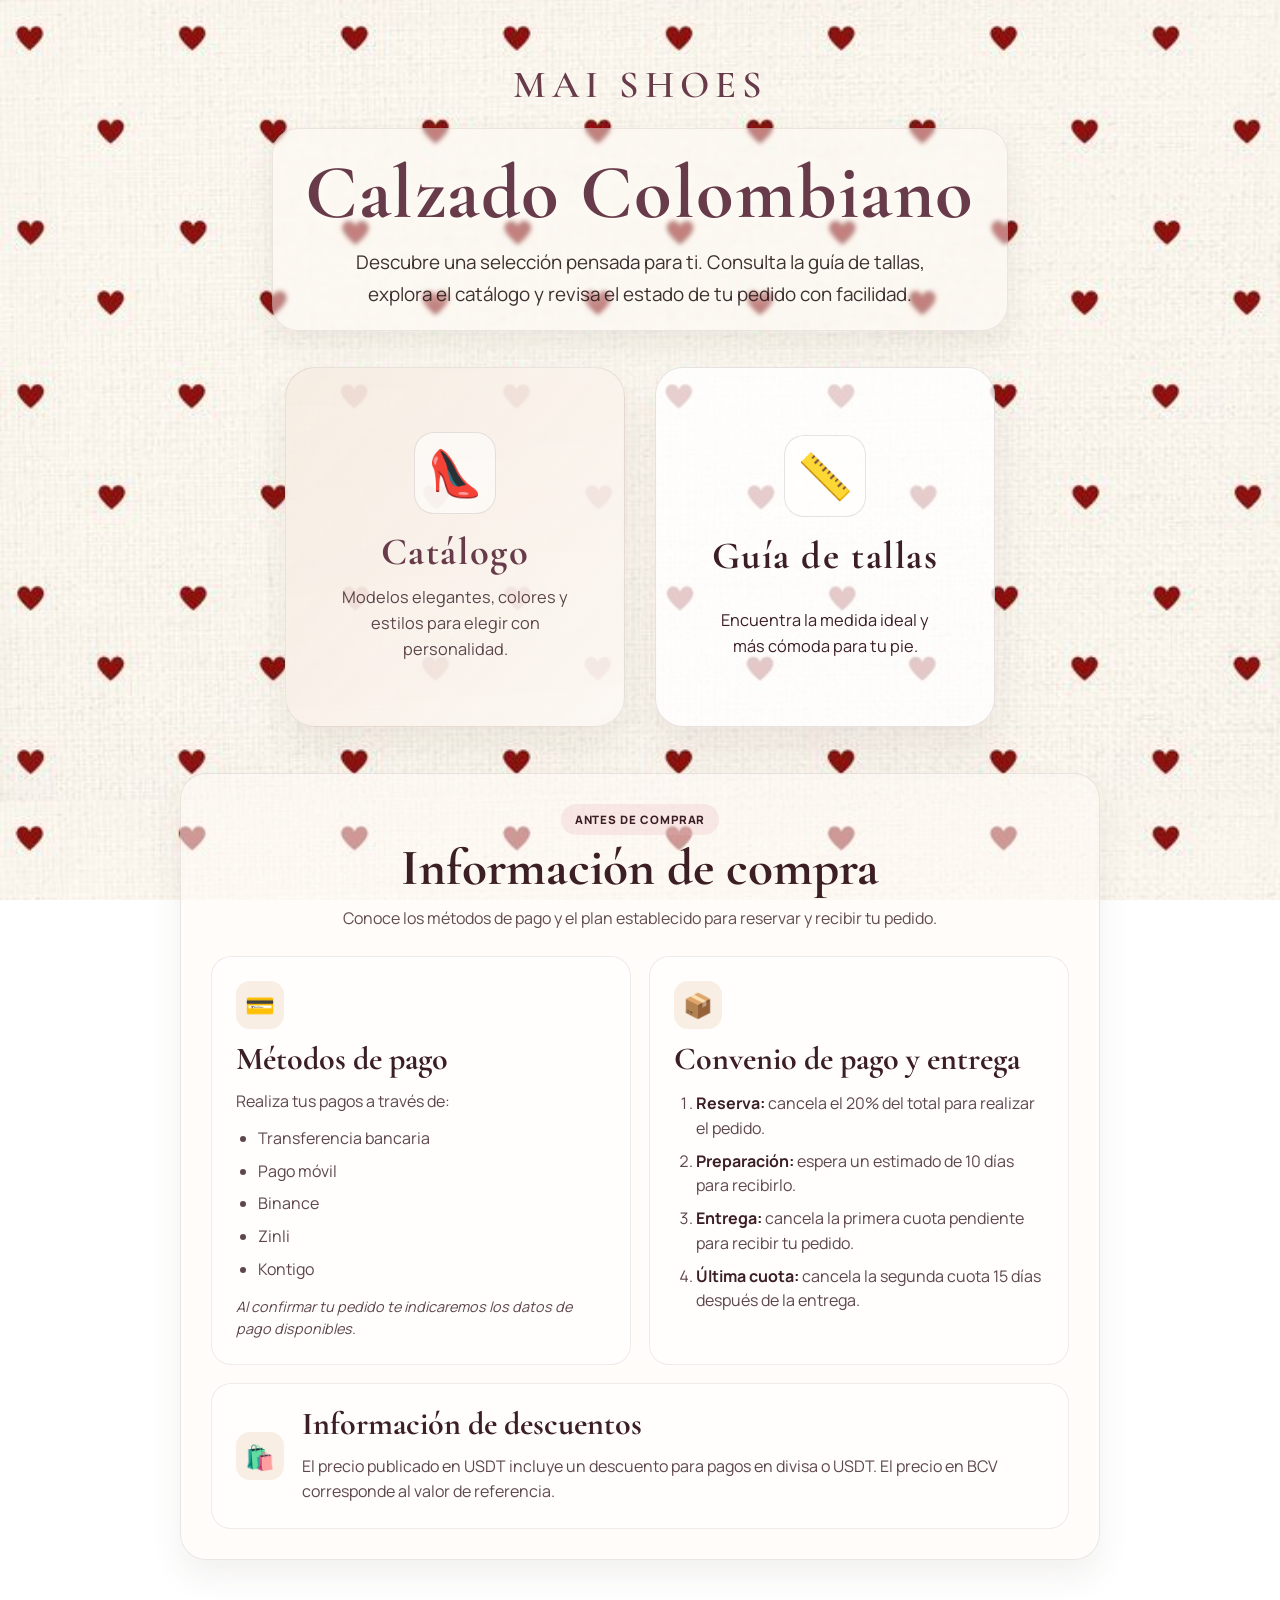
==== index.html @ a35a3390 "se canbio principal.html por index.html para subir la pagina web en githu pages" ====
<!DOCTYPE html>
<html lang="es">
  <head>
    <meta charset="UTF-8" />
    <meta name="viewport" content="width=device-width, initial-scale=1.0" />
    <title>MaiShoes</title> 
    <link rel="icon" href="logo.png" type="image/png">
    <meta name="description" content="Catálogo elegante de tacones y zapatillas de dama." />
    <link rel="preconnect" href="https://fonts.googleapis.com" />
    <link rel="preconnect" href="https://fonts.gstatic.com" crossorigin />
    <link href="https://fonts.googleapis.com/css2?family=Cormorant+Garamond:wght@500;600;700&family=Manrope:wght@400;500;600;700&display=swap" rel="stylesheet" />
    <link rel="stylesheet" href="sytle.css" />
  </head>
  <body class="landing-body">
    <div class="landing-shell">
      <header class="topbar">
        <div class="brand">Mai Shoes</div>
      </header>

      <main class="home-main">
        <section class="hero-panel">
          <h1>Calzado Colombiano</h1>
          <p class="hero-copy">
            Descubre una selección pensada para ti. Consulta la guía de tallas, explora el catálogo
            y revisa el estado de tu pedido con facilidad.</p>
        </section>

        <div class="home-grid">
          <a class="home-card catalog-card" href="catalogo.html">
            <div class="card-art" aria-hidden="true">👠</div>
            <h2>Catálogo</h2>
            <p>Modelos elegantes, colores y estilos para elegir con personalidad.</p>
          </a>

          <a class="home-card guide-card" href="guia-tallas.html">
            <div class="card-art" aria-hidden="true">📏</div>
            <h2>Guía de tallas</h2>
            <p>Encuentra la medida ideal y más cómoda para tu pie.</p>
          </a>
        </div>

        <section class="purchase-info" aria-labelledby="purchase-info-title">
          <div class="purchase-info-heading">
            <p class="eyebrow">Antes de comprar</p>
            <h2 id="purchase-info-title">Información de compra</h2>
            <p>Conoce los métodos de pago y el plan establecido para reservar y recibir tu pedido.</p>
          </div>

          <div class="purchase-info-grid">
            <article class="purchase-info-card">
              <div class="info-icon" aria-hidden="true">💳</div>
              <h3>Métodos de pago</h3>
              <p>Realiza tus pagos a través de:</p>
              <ul>
                <li>Transferencia bancaria</li>
                <li>Pago móvil</li>
                <li>Binance</li>
                <li>Zinli</li>
                <li>Kontigo</li>
              </ul>
              <p class="info-note">Al confirmar tu pedido te indicaremos los datos de pago disponibles.</p>
            </article>

            <article class="purchase-info-card payment-plan-card">
              <div class="info-icon" aria-hidden="true">📦</div>
              <h3>Convenio de pago y entrega</h3>
              <ol class="payment-steps">
                <li><strong>Reserva:</strong> cancela el 20% del total para realizar el pedido.</li>
                <li><strong>Preparación:</strong> espera un estimado de 10 días para recibirlo.</li>
                <li><strong>Entrega:</strong> cancela la primera cuota pendiente para recibir tu pedido.</li>
                <li><strong>Última cuota:</strong> cancela la segunda cuota 15 días después de la entrega.</li>
              </ol>
            </article>

            <article class="purchase-info-card discount-info-card">
              <div class="info-icon" aria-hidden="true">🛍️</div>
              <div>
                <h3>Información de descuentos</h3>
                <p>El precio publicado en USDT incluye un descuento para pagos en divisa o USDT. El precio en BCV corresponde al valor de referencia.</p>
              </div>
            </article>
          </div>
        </section>

      </main>
    </div>
  </body>
</html>
---- sytle.css ----
:root {
  --primary: #1f3b4d;
  --text: #232323;
  --muted: #646464;
  --shadow: 0 18px 40px rgba(24, 32, 41, 0.08);
  --danger: #b91c1c;
}

* {
  box-sizing: border-box;
}

body {
  margin: 0;
  font-family: Arial, Helvetica, sans-serif;
  background: linear-gradient(180deg, #f8f4ef 0%, #f1e8de 100%);
  color: var(--text);
  position: relative;
}

.landing-body {
  background-image: url('fondo.jpg');
  background-repeat: repeat;
  background-size: 100% auto;
  background-attachment: fixed;
}

img {
  max-width: 100%;
  display: block;
}

button,
input,
textarea {
  font: inherit;
}

.catalog-shell,
.landing-page,
.landing-shell {
  max-width: 1400px;
  margin: 0 auto;
  padding: 32px 20px 60px;
  position: relative;
  z-index: 1;
}

.topbar {
  display: flex;
  justify-content: center;
  align-items: center;
  padding: 30px 20px 10px;
}

.brand {
  font-family: 'Cormorant Garamond', serif;
  font-size: clamp(2.1rem, 3vw, 3rem);
  letter-spacing: 0.08em;
  color: var(--primary);
  text-transform: uppercase;
}

.home-main {
  display: flex;
  flex-direction: column;
  align-items: center;
  padding: 10px 20px 40px;
}

.hero-panel {
  max-width: 760px;
  text-align: center;
  margin-bottom: 18px;
  padding: 28px 32px 20px;
  background: rgba(255, 250, 246, 0.48);
  border: 1px solid rgba(124, 89, 82, 0.12);
  border-radius: 26px;
  backdrop-filter: blur(2px);
  box-shadow: 0 12px 30px rgba(70, 49, 41, 0.08);
}

.eyebrow {
  display: inline-block;
  margin: 0 0 10px;
  padding: 8px 16px;
  border-radius: 999px;
  background: rgba(215, 168, 110, 0.16);
  color: var(--primary);
  font-size: 0.72rem;
  letter-spacing: 0.08em;
  text-transform: uppercase;
  font-weight: 700;
}

.hero-panel h1 {
  margin: 0;
  font-family: 'Cormorant Garamond', serif;
  font-size: clamp(3rem, 6vw, 5rem);
  line-height: 0.95;
  letter-spacing: 0.02em;
  color: #3b1f24;
  text-shadow: 0 2px 10px rgba(255, 255, 255, 0.5);
}

.hero-copy {
  margin: 16px auto 0;
  max-width: 620px;
  font-size: 1.18rem;
  line-height: 1.7;
  color: rgba(42, 25, 27, 0.9);
  text-shadow: 0 1px 7px rgba(255, 255, 255, 0.55);
}

.home-grid {
  display: grid;
  grid-template-columns: repeat(2, minmax(240px, 340px));
  gap: 30px;
  justify-content: center;
  align-items: stretch;
  width: 100%;
  margin-top: 18px;
}

.home-card {
  display: flex;
  flex-direction: column;
  justify-content: center;
  align-items: center;
  text-align: center;
  min-height: 360px;
  padding: 34px 24px;
  border-radius: 30px;
  border: 1px solid rgba(92, 74, 67, 0.1);
  box-shadow: 0 18px 36px rgba(73, 52, 39, 0.08);
  color: #3b1f24;
  text-decoration: none;
  transition: transform 0.22s ease, box-shadow 0.22s ease, border-color 0.22s ease;
  position: relative;
  overflow: hidden;
}

.home-card:hover {
  transform: translateY(-3px);
  box-shadow: 0 18px 38px rgba(73, 52, 39, 0.12);
  border-color: rgba(92, 74, 67, 0.18);
}

.home-card::before {
  content: "";
  position: absolute;
  inset: 0;
  background: linear-gradient(180deg, rgba(255,255,255,0.16), rgba(255,255,255,0.02));
}

.home-card > * {
  position: relative;
  z-index: 1;
}

.catalog-card {
  background: linear-gradient(135deg, rgba(244, 232, 220, 0.9), rgba(252, 247, 243, 0.95));
}

.guide-card {
  background: linear-gradient(135deg, rgba(245, 220, 222, 0.96), rgba(230, 201, 200, 0.94));
  border-color: rgba(59, 31, 36, 0.18);
  box-shadow: 0 18px 36px rgba(59, 31, 36, 0.1);
}

.card-art {
  width: 82px;
  height: 82px;
  display: grid;
  place-items: center;
  border-radius: 20px;
  margin-bottom: 18px;
  background: rgba(255, 255, 255, 0.52);
  border: 1px solid rgba(59, 31, 36, 0.12);
  font-size: 2.8rem;
  line-height: 1;
  color: #3b1f24;
}

.home-card.guide-card,
.home-card.guide-card h2,
.home-card.guide-card p,
.home-card.guide-card .card-art {
  color: #3b1f24;
}

.home-card h2 {
  margin: 0;
  font-size: clamp(2.2rem, 3vw, 3.2rem);
  line-height: 1.05;
  font-family: 'Cormorant Garamond', serif;
  letter-spacing: 0.04em;
  text-align: center;
  color: #3b1f24;
}

.home-card p {
  margin: 12px 0 0;
  max-width: 240px;
  font-size: 1.02rem;
  line-height: 1.6;
  color: rgba(59, 31, 36, 0.82);
  text-shadow: 0 1px 3px rgba(255, 255, 255, 0.35);
}

.purchase-info {
  width: min(100%, 920px);
  margin-top: 46px;
  padding: 30px;
  border: 1px solid rgba(92, 74, 67, 0.12);
  border-radius: 26px;
  background: rgba(255, 250, 246, 0.58);
  box-shadow: 0 16px 34px rgba(73, 52, 39, 0.07);
}

.purchase-info-heading {
  text-align: center;
}

.purchase-info-heading .eyebrow {
  margin-bottom: 8px;
}

.purchase-info-heading h2 {
  margin: 0;
  color: #3b1f24;
  font-family: 'Cormorant Garamond', serif;
  font-size: clamp(2.2rem, 4vw, 3.2rem);
  line-height: 1;
}

.purchase-info-heading > p:last-child {
  max-width: 620px;
  margin: 12px auto 0;
  color: rgba(59, 31, 36, 0.8);
  line-height: 1.6;
}

.purchase-info-grid {
  display: grid;
  grid-template-columns: repeat(2, minmax(0, 1fr));
  gap: 18px;
  margin-top: 24px;
}

.purchase-info-card {
  padding: 24px;
  border: 1px solid rgba(92, 74, 67, 0.1);
  border-radius: 20px;
  background: rgba(255, 255, 255, 0.65);
}

.discount-info-card {
  grid-column: 1 / -1;
  display: flex;
  align-items: center;
  gap: 18px;
  background: rgba(255, 255, 255, 0.65);
  border-color: rgba(92, 74, 67, 0.1);
}

.discount-info-card .info-icon {
  flex: 0 0 48px;
  margin-bottom: 0;
}

.info-icon {
  width: 48px;
  height: 48px;
  display: grid;
  place-items: center;
  margin-bottom: 14px;
  border-radius: 14px;
  background: rgba(215, 168, 110, 0.18);
  font-size: 1.5rem;
}

.purchase-info-card h3 {
  margin: 0;
  color: #3b1f24;
  font-family: 'Cormorant Garamond', serif;
  font-size: 2rem;
  line-height: 1;
}

.purchase-info-card p,
.purchase-info-card li {
  color: rgba(59, 31, 36, 0.82);
  line-height: 1.55;
}

.purchase-info-card p {
  margin: 14px 0 0;
}

.purchase-info-card ul,
.payment-steps {
  margin: 12px 0 0;
  padding-left: 22px;
}

.purchase-info-card li + li {
  margin-top: 8px;
}

.info-note {
  font-size: 0.9rem;
  font-style: italic;
}

.payment-steps {
  margin-top: 16px;
}

.payment-steps strong {
  color: #3b1f24;
}

@media (max-width: 640px) {
  .landing-shell {
    padding-top: 18px;
    padding-left: 16px;
    padding-right: 16px;
  }

  .topbar {
    padding-top: 12px;
  }

  .brand {
    font-size: clamp(1.8rem, 6vw, 2.4rem);
  }

  .hero-panel {
    margin-bottom: 12px;
    padding: 20px 16px 18px;
  }

  .hero-panel h1 {
    font-size: clamp(2.5rem, 11vw, 3.5rem);
  }

  .hero-copy {
    font-size: 0.98rem;
    line-height: 1.6;
  }

  .home-grid {
    grid-template-columns: 1fr;
    gap: 18px;
  }

  .home-card {
    min-height: 260px;
    padding: 22px 18px;
  }

  .card-art {
    width: 66px;
    height: 66px;
    font-size: 2.1rem;
  }

  .home-card h2 {
    font-size: clamp(1.9rem, 7vw, 2.5rem);
  }

  .home-card p {
    max-width: 220px;
    font-size: 0.92rem;
  }

  .purchase-info {
    margin-top: 30px;
    padding: 22px 16px;
  }

  .purchase-info-grid {
    grid-template-columns: 1fr;
  }

  .purchase-info-card {
    padding: 20px;
  }

  .discount-info-card {
    display: block;
  }

  .discount-info-card .info-icon {
    margin-bottom: 14px;
  }
}

.detail-body {
  background: linear-gradient(180deg, #fdf6f2 0%, #f5ece5 100%);
  color: #2f1c22;
}

.detail-page {
  max-width: 1280px;
  margin: 0 auto;
  padding: 28px 22px 64px;
}

.detail-header {
  margin-bottom: 28px;
}

.detail-layout {
  display: grid;
  grid-template-columns: minmax(0, 1.2fr) minmax(360px, 0.9fr);
  gap: 26px;
  align-items: start;
}

.gallery-panel,
.detail-panel,
.info-card {
  background: rgba(255, 255, 255, 0.72);
  border: 1px solid rgba(77, 48, 53, 0.08);
  border-radius: 30px;
  box-shadow: 0 22px 48px rgba(74, 52, 43, 0.08);
}

.gallery-panel {
  padding: 24px;
}

.detail-kicker,
.mini-label,
.detail-badge {
  display: inline-flex;
  align-items: center;
  justify-content: center;
  padding: 7px 12px;
  border-radius: 999px;
  background: rgba(207, 132, 149, 0.12);
  color: #6b4048;
  font-size: 0.7rem;
  font-weight: 800;
  letter-spacing: 0.08em;
  text-transform: uppercase;
}

.main-image-wrap {
  margin-top: 18px;
  border-radius: 26px;
  overflow: hidden;
  border: 1px solid rgba(74, 52, 43, 0.08);
  background: linear-gradient(135deg, #f7e9e7 0%, #f0ede8 100%);
}

#mainImage {
  width: 100%;
  height: min(68vh, 660px);
  object-fit: cover;
  display: block;
}

.thumbs {
  display: grid;
  grid-template-columns: repeat(4, minmax(0, 1fr));
  gap: 12px;
  margin-top: 18px;
}

.thumb {
  padding: 0;
  border: 1px solid rgba(77, 48, 53, 0.12);
  background: rgba(255, 255, 255, 0.6);
  border-radius: 16px;
  overflow: hidden;
  cursor: pointer;
  transition: transform 0.2s ease, border-color 0.2s ease, box-shadow 0.2s ease;
}

.thumb:hover,
.thumb.active {
  transform: translateY(-2px);
  border-color: rgba(74, 52, 43, 0.4);
  box-shadow: 0 12px 22px rgba(74, 52, 43, 0.08);
}

.thumb img {
  width: 100%;
  height: 110px;
  object-fit: cover;
  display: block;
}

.detail-panel {
  padding: 26px 24px 22px;
}

.detail-side-top {
  display: flex;
  align-items: center;
  justify-content: space-between;
  gap: 12px;
  margin-bottom: 10px;
}

.detail-price-row {
  display: flex;
  align-items: center;
  gap: 10px;
  flex-wrap: wrap;
  justify-content: flex-end;
}

.price-tag {
  font-family: 'Cormorant Garamond', serif;
  font-size: clamp(2rem, 4vw, 3rem);
  line-height: 1;
  letter-spacing: 0.02em;
  color: #2f1c22;
}

.fit-pill {
  display: inline-flex;
  align-items: center;
  padding: 8px 12px;
  border-radius: 999px;
  background: rgba(84, 109, 122, 0.08);
  color: #304a57;
  font-size: 0.72rem;
  font-weight: 800;
  letter-spacing: 0.06em;
  text-transform: uppercase;
}

.detail-panel h1 {
  margin: 16px 0 0;
  font-family: 'Cormorant Garamond', serif;
  font-size: clamp(2.6rem, 5vw, 4rem);
  line-height: 0.95;
  letter-spacing: 0.02em;
  color: #3b1f24;
}

.detail-summary {
  margin: 16px 0 18px;
  color: #5f3741;
  line-height: 1.7;
  font-size: 1.02rem;
}

.detail-specs {
  display: grid;
  grid-template-columns: repeat(2, minmax(0, 1fr));
  gap: 10px;
  margin: 0 0 18px;
}

.spec-item {
  display: grid;
  gap: 6px;
  padding: 12px 14px;
  border-radius: 16px;
  background: linear-gradient(180deg, rgba(253, 248, 246, 0.96), rgba(247, 236, 229, 0.92));
  border: 1px solid rgba(67, 46, 49, 0.08);
}

.spec-item span {
  color: #7a5562;
  font-size: 0.68rem;
  font-weight: 800;
  letter-spacing: 0.08em;
  text-transform: uppercase;
}

.spec-item strong {
  color: #301f25;
  font-size: 0.96rem;
  font-weight: 700;
}

.detail-group {
  margin-top: 22px;
}

.detail-group h2 {
  margin: 0 0 12px;
  font-family: 'Cormorant Garamond', serif;
  font-size: clamp(1.7rem, 2.4vw, 2.2rem);
  line-height: 1.1;
  color: #3b1f24;
}

.compact-group {
  margin-top: 18px;
}

.availability {
  margin: 0;
  padding: 10px 12px;
  border-radius: 12px;
  background: rgba(84, 109, 122, 0.06);
  color: #385566;
  font-weight: 700;
}

.chip-list {
  display: flex;
  flex-wrap: wrap;
  gap: 10px;
}

.chip {
  border: 1px solid rgba(74, 52, 43, 0.12);
  background: rgba(255, 255, 255, 0.7);
  color: #312225;
  border-radius: 999px;
  padding: 9px 14px;
  font-weight: 800;
  cursor: pointer;
  transition: all 0.2s ease;
}

.chip.selected {
  background: rgba(212, 157, 168, 0.18);
  border-color: rgba(59, 31, 36, 0.25);
  box-shadow: inset 0 0 0 1px rgba(59, 31, 36, 0.05);
}

.color-chip {
  width: 34px;
  height: 34px;
  min-width: 34px;
  border-radius: 50%;
  padding: 0;
  border-width: 3px;
  box-shadow: 0 0 0 1px rgba(15, 23, 42, 0.14);
}

.detail-actions {
  display: flex;
  flex-wrap: wrap;
  gap: 12px;
  margin-top: 24px;
}

.button {
  display: inline-flex;
  align-items: center;
  justify-content: center;
  min-height: 48px;
  border: none;
  border-radius: 14px;
  font-weight: 800;
  text-decoration: none;
  cursor: pointer;
  transition: transform 0.18s ease, box-shadow 0.18s ease;
}

.button:hover {
  transform: translateY(-1px);
}

.button.primary {
  flex: 1;
  background: linear-gradient(135deg, #3a1d27 0%, #563341 100%);
  color: white;
  box-shadow: 0 16px 28px rgba(58, 29, 39, 0.18);
}

.button.ghost {
  flex: 0.9;
  background: rgba(255, 255, 255, 0.9);
  color: #3b1f24;
  border: 1px solid rgba(59, 31, 36, 0.12);
}

.detail-bottom {
  display: grid;
  grid-template-columns: repeat(3, minmax(0, 1fr));
  gap: 18px;
  margin-top: 26px;
}

.info-card {
  padding: 22px 20px;
}

.info-card-featured {
  background: linear-gradient(135deg, rgba(255,255,255,0.82), rgba(248, 232, 237, 0.78));
}

.info-card h3 {
  margin: 12px 0 10px;
  font-family: 'Cormorant Garamond', serif;
  font-size: clamp(1.8rem, 3vw, 2.6rem);
  line-height: 1.05;
  color: #3b1f24;
}

.info-card p {
  margin: 0;
  color: #5b3b42;
  line-height: 1.7;
}

.catalog-body {
  background: linear-gradient(180deg, #f9f3ee 0%, #f1e7dc 100%);
  color: var(--text);
}

.catalog-page {
  max-width: 1380px;
  margin: 0 auto;
  padding: 24px 20px 60px;
}

.catalog-header {
  display: flex;
  flex-direction: column;
  align-items: center;
  gap: 14px;
  margin-bottom: 28px;
}

.brand-inline {
  font-family: 'Cormorant Garamond', serif;
  font-size: clamp(2.1rem, 4vw, 3.1rem);
  letter-spacing: 0.08em;
  color: var(--primary);
  text-transform: uppercase;
}

.top-nav {
  display: flex;
  justify-content: center;
  flex-wrap: wrap;
  gap: 14px;
  padding: 10px 18px;
  border-radius: 999px;
  background: rgba(255, 255, 255, 0.7);
  border: 1px solid rgba(31, 59, 77, 0.08);
  box-shadow: 0 10px 24px rgba(31, 59, 77, 0.06);
}

.top-nav a {
  text-decoration: none;
  color: var(--primary);
  font-weight: 700;
  padding: 6px 12px;
  border-radius: 999px;
  transition: background 0.2s ease;
}

.top-nav a:hover,
.top-nav a.active {
  background: rgba(31, 59, 77, 0.08);
}

.catalog-title-wrap {
  text-align: center;
}

.eyebrow {
  display: inline-block;
  background: rgba(215, 168, 110, 0.16);
  color: var(--primary);
  padding: 8px 14px;
  border-radius: 999px;
  font-size: 0.72rem;
  letter-spacing: 0.08em;
  text-transform: uppercase;
  font-weight: 700;
}

h1 {
  margin: 18px 0 2px;
  color: var(--primary);
  font-size: clamp(2.2rem, 4vw, 3.6rem);
}

.catalog-layout {
  display: grid;
  grid-template-columns: minmax(0, 1.7fr) minmax(300px, 0.95fr);
  gap: 24px;
}

.catalog-panel,
.summary-box,
.guide-card,
.hero-box {
  background: rgba(255, 255, 255, 0.78);
  border: 1px solid rgba(31, 59, 77, 0.08);
  border-radius: 24px;
  box-shadow: var(--shadow);
}

.catalog-panel {
  padding: 20px;
}

.toolbar {
  display: flex;
  justify-content: space-between;
  align-items: end;
  gap: 18px;
  background: rgba(31, 59, 77, 0.04);
  border: 1px solid rgba(31, 59, 77, 0.06);
  border-radius: 18px;
  padding: 18px 20px;
  margin-bottom: 22px;
}

.search-box {
  display: flex;
  flex: 1;
  flex-direction: column;
  gap: 8px;
}

.search-box label,
.selection-block label,
.qty-box label,
.field label {
  color: var(--primary);
  font-size: 0.78rem;
  font-weight: 700;
  letter-spacing: 0.03em;
  text-transform: uppercase;
}

.search-box input,
.qty-box input,
.field input,
.field textarea {
  width: 100%;
  border: 1px solid rgba(31, 59, 77, 0.12);
  border-radius: 12px;
  padding: 12px 14px;
  background: white;
  color: var(--text);
}

.badge {
  background: var(--primary);
  color: white;
  padding: 10px 14px;
  border-radius: 999px;
  font-size: 0.8rem;
  font-weight: 700;
  white-space: nowrap;
}

.products-grid {
  display: grid;
  grid-template-columns: repeat(auto-fit, minmax(220px, 1fr));
  gap: 18px;
}

.select-card {
  background: #fff;
  border: 1px solid rgba(31, 59, 77, 0.08);
  border-radius: 22px;
  overflow: hidden;
  cursor: pointer;
  box-shadow: 0 16px 34px rgba(31, 59, 77, 0.06);
  transition: transform 0.2s ease, box-shadow 0.2s ease, border-color 0.2s ease;
}

.select-card:hover,
.select-card.active {
  border-color: rgba(31, 59, 77, 0.18);
  transform: translateY(-4px);
  box-shadow: 0 20px 36px rgba(31, 59, 77, 0.1);
}

.select-card img {
  width: 100%;
  height: 180px;
  object-fit: contain;
  padding: 12px 12px 0;
  background: linear-gradient(135deg, #f9f3ee, #e9d9d0);
}

.select-card .content {
  padding: 16px 16px 18px;
}

.card-header-row {
  display: flex;
  align-items: flex-start;
  justify-content: space-between;
  gap: 12px;
  margin-bottom: 10px;
}

.name {
  margin: 0;
  color: var(--primary);
  font-size: 1.19rem;
  line-height: 1.2;
}

.badge-mini {
  flex-shrink: 0;
  display: inline-flex;
  align-items: center;
  padding: 5px 9px;
  border-radius: 999px;
  background: rgba(215, 168, 110, 0.12);
  color: var(--primary);
  font-size: 0.7rem;
  font-weight: 700;
  text-transform: uppercase;
  letter-spacing: 0.04em;
}

.meta {
  margin-bottom: 12px;
}

.price-stack {
  display: flex;
  flex-direction: column;
  gap: 3px;
}

.price-old {
  color: rgba(31, 59, 77, 0.58);
  font-size: 0.82rem;
  text-decoration: line-through;
}

.price-discount {
  color: var(--primary);
  font-weight: 800;
  font-size: 1.18rem;
}

.select-card .price-old {
  text-decoration: none;
}

.info-block {
  margin-top: 12px;
}

.info-label {
  margin: 0 0 8px;
  color: var(--primary);
  font-size: 0.73rem;
  font-weight: 700;
  letter-spacing: 0.05em;
  text-transform: uppercase;
}

.color-list,
.talla-list {
  display: flex;
  flex-wrap: wrap;
  gap: 8px;
}

.color-pill {
  display: inline-flex;
  align-items: center;
  gap: 7px;
  background: rgba(31, 59, 77, 0.04);
  border: 1px solid rgba(31, 59, 77, 0.08);
  border-radius: 999px;
  padding: 6px 9px;
  color: var(--primary);
  font-size: 0.74rem;
}

.color-dot {
  width: 12px;
  height: 12px;
  border-radius: 50%;
  display: inline-block;
  border: 1px solid rgba(15, 23, 42, 0.12);
}

.talla-chip {
  min-width: 36px;
  padding: 7px 9px;
  border-radius: 10px;
  background: rgba(31, 59, 77, 0.05);
  color: var(--primary);
  text-align: center;
  font-size: 0.75rem;
  font-weight: 700;
}

.card-actions {
  display: flex;
  align-items: center;
  gap: 10px;
  margin-top: 16px;
}

.detail-link,
.select-button {
  display: inline-flex;
  align-items: center;
  justify-content: center;
  min-height: 42px;
  border-radius: 12px;
  border: none;
  text-decoration: none;
  font-weight: 700;
  cursor: pointer;
  transition: transform 0.18s ease, opacity 0.18s ease;
}

.detail-link {
  flex: 1;
  background: rgba(31, 59, 77, 0.06);
  color: var(--primary);
  padding: 10px 14px;
}

.select-button {
  flex: 1.1;
  background: var(--primary);
  color: white;
  padding: 10px 14px;
}

.select-button.selected {
  background: #845b40;
}

.detail-link:hover,
.select-button:hover {
  transform: translateY(-1px);
}

.selection-item {
  display: grid;
  gap: 7px;
  padding: 12px 0;
  border-bottom: 1px solid rgba(31, 59, 77, 0.08);
}

.selection-price {
  display: flex;
  justify-content: space-between;
  gap: 8px;
  color: var(--muted);
  font-size: 0.8rem;
}

.remove-item {
  width: fit-content;
  padding: 7px 10px;
  border: 1px solid rgba(185, 28, 28, 0.2);
  background: rgba(185, 28, 28, 0.04);
  color: var(--danger);
  border-radius: 10px;
  cursor: pointer;
}

.summary-panel {
  position: sticky;
  top: 16px;
  align-self: start;
}

.summary-box {
  padding: 20px;
}

.summary-box h2 {
  margin: 0 0 14px;
  color: var(--primary);
  font-size: 1.8rem;
}

.summary-box img {
  width: 100%;
  aspect-ratio: 1;
  object-fit: cover;
  border-radius: 18px;
  margin-bottom: 14px;
}

.summary-description {
  margin: 0 0 20px;
  color: var(--muted);
  line-height: 1.6;
}

.selection-block {
  margin-top: 18px;
}

.selection-block label {
  display: block;
  margin-bottom: 8px;
}

.chip-list {
  display: flex;
  flex-wrap: wrap;
  gap: 8px;
}

.chip {
  border: 1px solid rgba(31, 59, 77, 0.15);
  background: white;
  color: var(--primary);
  border-radius: 10px;
  padding: 8px 10px;
  font-weight: 700;
  cursor: pointer;
}

.chip.selected {
  background: rgba(31, 59, 77, 0.09);
  border-color: rgba(31, 59, 77, 0.2);
}

.color-chip {
  width: 32px;
  height: 32px;
  border-radius: 50%;
  padding: 0;
  border-width: 3px;
  box-shadow: 0 0 0 1px rgba(15, 23, 42, 0.15);
}

.sizes .chip {
  min-width: 48px;
}

.simulator-panel {
  position: sticky;
  top: 16px;
  align-self: start;
}

.simulator-card {
  background: linear-gradient(180deg, rgba(255,255,255,0.8), rgba(249,239,242,0.9));
  border: 1px solid rgba(59, 31, 36, 0.12);
  border-radius: 28px;
  padding: 20px;
  box-shadow: 0 20px 42px rgba(59, 31, 36, 0.08);
}

.simulator-header {
  display: grid;
  gap: 12px;
  margin-bottom: 14px;
}

.eyebrow-small {
  margin: 0;
  color: #3b1f24;
  font-size: 0.72rem;
  font-weight: 700;
  letter-spacing: 0.08em;
  text-transform: uppercase;
}

.simulator-totals {
  display: grid;
  grid-template-columns: repeat(2, minmax(0, 1fr));
  gap: 10px;
}

.sim-total-item {
  display: grid;
  gap: 5px;
  padding: 10px 12px;
  border-radius: 14px;
  background: rgba(255, 255, 255, 0.7);
  border: 1px solid rgba(59, 31, 36, 0.08);
}

.sim-total-item span {
  font-size: 0.74rem;
  color: #6a4d54;
  text-transform: uppercase;
  letter-spacing: 0.06em;
}

.sim-total-item strong {
  color: #3b1f24;
  font-size: 1rem;
}

.simulacion-vacia {
  display: block;
  padding: 18px 14px;
  border: 1px dashed rgba(59, 31, 36, 0.18);
  border-radius: 14px;
  background: rgba(255, 255, 255, 0.35);
  color: #6a4d54;
  text-align: center;
  font-size: 0.9rem;
}

.simulacion-list {
  display: grid;
  gap: 10px;
}

.order-query {
  display: grid;
  gap: 10px;
  margin-top: 16px;
  padding-top: 16px;
  border-top: 1px solid rgba(59, 31, 36, 0.1);
}

.consult-order-button,
.order-query-fields button {
  border: 0;
  border-radius: 10px;
  padding: 10px 12px;
  background: #2563eb;
  color: #fff;
  font: inherit;
  font-size: 0.78rem;
  font-weight: 700;
  cursor: pointer;
}

.order-query-error {
  margin: 0;
  color: #b42318;
  font-size: 0.76rem;
  line-height: 1.4;
}

.mobile-order-bar {
  display: none;
}

.sim-item {
  display: flex;
  align-items: center;
  gap: 10px;
  padding: 8px 10px;
  border-radius: 14px;
  background: rgba(255, 255, 255, 0.7);
  border: 1px solid rgba(59, 31, 36, 0.08);
}

.sim-item img {
  width: 52px;
  height: 52px;
  object-fit: cover;
  border-radius: 10px;
  flex-shrink: 0;
  background: linear-gradient(135deg, #f9f3ee, #edd7cd);
}

.sim-item-copy {
  display: grid;
  gap: 4px;
  min-width: 0;
  flex: 1;
}

.sim-item-copy strong {
  color: #3b1f24;
  font-size: 0.82rem;
  line-height: 1.3;
}

.sim-item-variant {
  color: #6a4d54;
  font-size: 0.72rem;
}

.sim-item-prices {
  display: flex;
  align-items: center;
  gap: 8px;
  flex-wrap: wrap;
}

.sim-bcv {
  color: #6a4d54;
  font-size: 0.72rem;
}

.sim-divisa {
  color: #b42318;
  font-size: 0.72rem;
  font-weight: 700;
}

.sim-remove {
  border: 1px solid rgba(180, 35, 24, 0.18);
  background: rgba(180, 35, 24, 0.05);
  color: #b42318;
  border-radius: 999px;
  padding: 6px 9px;
  font-size: 0.68rem;
  cursor: pointer;
}

.simulator-box h3 {
  margin: 0 0 12px;
  color: var(--primary);
}

.sim-row {
  display: flex;
  justify-content: space-between;
  align-items: center;
  gap: 12px;
  padding: 8px 0;
  border-bottom: 1px solid rgba(31, 59, 77, 0.08);
  color: var(--muted);
}

.sim-row.total {
  margin-top: 4px;
  padding-top: 12px;
  border-bottom: 0;
  color: var(--primary);
  font-weight: 800;
}

.sim-row strong {
  color: var(--primary);
}

.qty-box {
  margin-top: 16px;
}

.qty-box input {
  margin-top: 8px;
}

.button {
  display: inline-flex;
  align-items: center;
  justify-content: center;
  width: 100%;
  padding: 12px 16px;
  margin-top: 18px;
  border: none;
  border-radius: 12px;
  background: var(--primary);
  color: white;
  text-decoration: none;
  font-weight: 700;
  cursor: pointer;
}

.button.secondary {
  background: white;
  color: var(--primary);
  border: 1px solid rgba(31, 59, 77, 0.15);
}

.consulta-form {
  margin-top: 18px;
  display: grid;
  gap: 12px;
}

.consulta-form.hidden {
  display: none;
}

.field {
  display: grid;
  gap: 8px;
}

.field textarea {
  resize: vertical;
}

.landing-page {
  display: flex;
  align-items: center;
  justify-content: center;
  min-height: 100vh;
}

.hero-box {
  max-width: 760px;
  padding: 36px 30px;
  text-align: center;
}

.hero-box h1 {
  margin-bottom: 16px;
}

.hero-box p {
  color: var(--muted);
  font-size: 1.1rem;
  line-height: 1.7;
  margin: 0 0 22px;
}

.hero-actions {
  display: flex;
  justify-content: center;
  gap: 12px;
  flex-wrap: wrap;
}

.hero-actions .button {
  width: auto;
  min-width: 180px;
  margin-top: 0;
}

.guide-body {
  background: linear-gradient(180deg, #fffaf9 0%, #f7efe8 100%);
  font-family: 'Manrope', sans-serif;
}

.guide-page {
  max-width: 1200px;
  margin: 0 auto;
  padding: 32px 20px 60px;
}

.guide-header {
  position: relative;
  text-align: center;
  margin-bottom: 32px;
  padding-top: 12px;
}

.brand-inline {
  font-family: 'Cormorant Garamond', serif;
  font-size: clamp(2.1rem, 3vw, 3rem);
  letter-spacing: 0.1em;
  text-transform: uppercase;
  color: #3b1f24;
}

.guide-return-wrap {
  position: absolute;
  left: 0;
  top: 18px;
  display: flex;
  align-items: center;
}

.guide-back {
  width: auto;
  min-width: 128px;
  margin-top: 0;
  padding: 10px 18px;
  border-radius: 999px;
  background: linear-gradient(135deg, #f7e4e8 0%, #f2d9e0 100%);
  color: #3b1f24;
  border: 1px solid rgba(59, 31, 36, 0.08);
  box-shadow: 0 10px 18px rgba(59, 31, 36, 0.08);
}

.guide-header h1 {
  margin: 18px 0 0;
  font-family: 'Cormorant Garamond', serif;
  font-size: clamp(2.6rem, 5vw, 4.2rem);
  letter-spacing: 0.03em;
  color: #3b1f24;
}

.guide-layout {
  display: grid;
  gap: 24px;
}

.guide-card {
  padding: 28px;
  background: rgba(255, 255, 255, 0.76);
  border: 1px solid rgba(59, 31, 36, 0.12);
  border-radius: 28px;
  box-shadow: 0 20px 42px rgba(59, 31, 36, 0.08);
}

.guide-card h2 {
  margin: 0 0 18px;
  font-family: 'Cormorant Garamond', serif;
  font-size: clamp(2rem, 3vw, 2.7rem);
  line-height: 1.1;
  color: #3b1f24;
}

.table-title,
.guide-cta {
  text-align: center;
}

.guide-intro {
  margin-bottom: 22px;
}

.eyebrow {
  display: inline-block;
  margin-bottom: 8px;
  padding: 8px 14px;
  border-radius: 999px;
  background: rgba(228, 176, 184, 0.24);
  color: #3b1f24;
  font-size: 0.72rem;
  font-weight: 800;
  letter-spacing: 0.08em;
  text-transform: uppercase;
}

.steps-grid {
  display: grid;
  grid-template-columns: repeat(3, minmax(0, 1fr));
  gap: 20px;
}

.step-item {
  overflow: hidden;
  border-radius: 22px;
  background: linear-gradient(180deg, rgba(255, 255, 255, 0.9), rgba(249, 237, 240, 0.96));
  border: 1px solid rgba(59, 31, 36, 0.08);
  box-shadow: 0 16px 30px rgba(59, 31, 36, 0.05);
}

.step-image-wrap {
  padding: 14px 14px 0;
}

.step-image-wrap img {
  width: 100%;
  height: 220px;
  object-fit: cover;
  border-radius: 18px;
  border: 1px solid rgba(59, 31, 36, 0.08);
}

.step-copy {
  padding: 18px 16px 20px;
}

.step-number {
  display: inline-block;
  margin-bottom: 10px;
  padding: 6px 10px;
  border-radius: 999px;
  background: rgba(210, 135, 150, 0.13);
  color: #6b4048;
  font-size: 0.72rem;
  font-weight: 800;
  letter-spacing: 0.08em;
  text-transform: uppercase;
}

.step-copy p {
  margin: 0;
  color: #5a3c42;
  line-height: 1.7;
  font-size: 1rem;
}

.size-table {
  width: 100%;
  border-collapse: collapse;
  background: rgba(255, 255, 255, 0.7);
  border-radius: 16px;
  overflow: hidden;
}

.size-table th,
.size-table td {
  padding: 14px 12px;
  text-align: left;
  border-bottom: 1px solid rgba(59, 31, 36, 0.08);
}

.size-table thead th {
  background: rgba(228, 176, 184, 0.18);
  color: #3b1f24;
  font-weight: 800;
  letter-spacing: 0.03em;
}

.size-table tbody tr:nth-child(even) {
  background: rgba(246, 236, 238, 0.5);
}

.tip-box {
  margin-top: 8px;
  background: linear-gradient(135deg, rgba(236, 201, 208, 0.34), rgba(249, 233, 236, 0.7));
  border: 1px solid rgba(108, 71, 79, 0.1);
  border-radius: 18px;
  padding: 16px 18px;
  color: #3b1f24;
  line-height: 1.7;
}

.guide-cta {
  margin-top: 20px;
  display: flex;
  justify-content: center;
}

.button.primary {
  display: inline-flex;
  align-items: center;
  justify-content: center;
  width: auto;
  min-width: 180px;
  padding: 12px 20px;
  border-radius: 999px;
  background: linear-gradient(135deg, #3b1f24, #6a4d54);
  color: #fff;
  text-decoration: none;
  font-weight: 700;
  box-shadow: 0 12px 24px rgba(59, 31, 36, 0.18);
}

.button.secondary {
  display: inline-flex;
  align-items: center;
  justify-content: center;
  padding: 12px 20px;
  border-radius: 999px;
  background: linear-gradient(135deg, #f4dfe3, #f8f2f3);
  color: #3b1f24;
  text-decoration: none;
  font-weight: 700;
  border: 1px solid rgba(59, 31, 36, 0.12);
}

@media (max-width: 920px) {
  .steps-grid {
    grid-template-columns: 1fr;
  }
}

@media (max-width: 640px) {
  .guide-page {
    padding-left: 14px;
    padding-right: 14px;
  }

  .guide-card {
    padding: 18px 16px;
  }

  .step-image-wrap img {
    height: 180px;
  }
}

@media (max-width: 920px) {
  .catalog-layout,
  .guide-layout {
    grid-template-columns: 1fr;
  }

  .summary-panel {
    position: static;
  }
}

@media (max-width: 640px) {
  .catalog-page {
    padding-bottom: 112px;
  }

  .mobile-order-bar {
    position: fixed;
    right: 0;
    bottom: 0;
    left: 0;
    z-index: 20;
    display: flex;
    align-items: center;
    justify-content: space-between;
    gap: 12px;
    padding: 10px 14px calc(10px + env(safe-area-inset-bottom));
    background: rgba(255, 250, 246, 0.96);
    border-top: 1px solid rgba(59, 31, 36, 0.14);
    box-shadow: 0 -8px 24px rgba(59, 31, 36, 0.12);
    backdrop-filter: blur(10px);
  }

  .mobile-order-amounts {
    display: grid;
    gap: 3px;
    min-width: 0;
  }

  .mobile-order-amounts span {
    display: grid;
    gap: 1px;
    color: #6a4d54;
    font-size: 0.67rem;
    line-height: 1.15;
  }

  .mobile-order-amounts strong {
    color: #3b1f24;
    font-size: 0.84rem;
  }

  .mobile-order-bar .consult-order-button {
    flex: 0 0 auto;
    padding: 10px 11px;
    font-size: 0.72rem;
  }

  .mobile-order-action {
    display: grid;
    justify-items: end;
    gap: 3px;
  }

  .mobile-order-error {
    min-height: 0.9em;
    margin: 0;
    color: #b42318;
    font-size: 0.63rem;
  }

  .toolbar {
    flex-direction: column;
    align-items: stretch;
  }

  .products-grid {
    grid-template-columns: 1fr;
  }
}

.detail-box p {
  margin: 0;
  color: var(--muted);
  line-height: 1.7;
}

/* Product detail */
.product-page-body {
  min-height: 100vh;
  background:
    radial-gradient(circle at 8% 8%, rgba(215, 168, 110, 0.12), transparent 28%),
    linear-gradient(135deg, #f8f3ee 0%, #eee4dc 100%);
  color: #2d2524;
}

.product-page-body .page-shell {
  max-width: 1240px;
  margin: 0 auto;
  padding: 28px 24px 72px;
}

.back-link {
  display: inline-flex;
  align-items: center;
  gap: 8px;
  margin-bottom: 34px;
  color: #6d514b;
  font-size: 0.82rem;
  font-weight: 700;
  letter-spacing: 0.04em;
  text-decoration: none;
  transition: color 0.2s ease, transform 0.2s ease;
}

.back-link:hover {
  color: #9b5d52;
  transform: translateX(-3px);
}

.product-page {
  display: grid;
  grid-template-columns: minmax(0, 1.08fr) minmax(360px, 0.92fr);
  gap: clamp(28px, 5vw, 72px);
  align-items: start;
}

.product-page .gallery-panel,
.product-page .info-panel {
  min-width: 0;
}

.product-page .gallery-panel {
  padding: 0;
  background: transparent;
  border: 0;
  box-shadow: none;
}

.gallery-frame {
  display: grid;
  place-items: center;
  min-height: 560px;
  overflow: hidden;
  padding: 34px;
  border: 1px solid rgba(91, 65, 58, 0.1);
  border-radius: 10px;
  background: linear-gradient(145deg, #fdfaf7 0%, #e9ddd5 100%);
  box-shadow: 0 24px 50px rgba(72, 51, 43, 0.12);
}

.main-image {
  width: 100%;
  height: 490px;
  object-fit: contain;
  mix-blend-mode: multiply;
  transition: opacity 0.25s ease;
}

.thumbnail-row {
  display: grid;
  grid-template-columns: repeat(4, minmax(0, 1fr));
  gap: 12px;
  margin-top: 14px;
}

.thumb {
  padding: 7px;
  border: 1px solid rgba(91, 65, 58, 0.12);
  border-radius: 7px;
  background: rgba(255, 255, 255, 0.62);
  cursor: pointer;
  transition: border-color 0.2s ease, transform 0.2s ease, background 0.2s ease;
}

.thumb:hover,
.thumb.active {
  border-color: #9b5d52;
  background: #fff;
  transform: translateY(-2px);
}

.thumb img {
  width: 100%;
  height: 84px;
  object-fit: contain;
  mix-blend-mode: multiply;
}

.info-panel {
  padding: 16px 0 0;
}

.info-panel h1 {
  max-width: 520px;
  margin: 0;
  color: #302523;
  font-family: Georgia, 'Times New Roman', serif;
  font-size: clamp(2.4rem, 5vw, 4.4rem);
  font-weight: 500;
  line-height: 0.98;
  letter-spacing: 0;
}

.product-description {
  max-width: 500px;
  margin: 22px 0 26px;
  color: #705e58;
  font-size: 1rem;
  line-height: 1.75;
}

.price-row {
  display: flex;
  align-items: center;
  justify-content: space-between;
  gap: 18px;
  padding: 18px 0;
  border-top: 1px solid rgba(91, 65, 58, 0.14);
  border-bottom: 1px solid rgba(91, 65, 58, 0.14);
}

.price {
  display: flex;
  align-items: stretch;
  flex-wrap: wrap;
  gap: 22px;
}

.price-item {
  display: grid;
  gap: 4px;
}

.price-item small {
  color: #8b7770;
  font-size: 0.66rem;
  font-weight: 800;
  letter-spacing: 0.08em;
  text-transform: uppercase;
}

.price-bcv strong {
  color: #786660;
  font-family: Georgia, 'Times New Roman', serif;
  font-size: 1.48rem;
  font-weight: 400;
}

.price-divisa strong {
  color: #c62828;
  font-family: Georgia, 'Times New Roman', serif;
  font-size: 2.12rem;
  font-weight: 600;
}

.stock-status {
  color: #2eb251;
  font-size: 0.72rem;
  font-weight: 800;
  letter-spacing: 0.08em;
  text-transform: uppercase;
  white-space: nowrap;
}

.option-block,
.detail-box {
  margin-top: 28px;
}

.option-block h3,
.detail-box h3 {
  margin: 0 0 14px;
  color: #302523;
  font-size: 0.78rem;
  font-weight: 800;
  letter-spacing: 0.1em;
  text-transform: uppercase;
}

.swatch-row {
  display: flex;
  flex-wrap: wrap;
  gap: 12px;
}

.swatch {
  width: 30px;
  height: 30px;
  padding: 0;
  border: 3px solid #fff;
  border-radius: 50%;
  box-shadow: 0 0 0 1px rgba(48, 37, 35, 0.2);
  cursor: pointer;
  transition: transform 0.2s ease, box-shadow 0.2s ease;
}

.swatch:hover,
.swatch.active {
  transform: scale(1.14);
  box-shadow: 0 0 0 2px #9b5d52;
}

.selection-info {
  margin: 12px 0 0;
  color: #8b7770;
  font-size: 0.84rem;
}

.detail-box {
  padding: 20px;
  border-left: 2px solid #c79483;
  background: rgba(255, 255, 255, 0.42);
}

.detail-box p {
  color: #705e58;
  font-size: 0.92rem;
  line-height: 1.75;
}

.actions {
  margin-top: 28px;
}

.primary-button {
  min-height: 54px;
  border-radius: 2px;
  background: #302523;
  box-shadow: 0 14px 24px rgba(48, 37, 35, 0.16);
  font-size: 0.82rem;
  letter-spacing: 0.08em;
  text-transform: uppercase;
  transition: background 0.2s ease, transform 0.2s ease, box-shadow 0.2s ease;
}

.primary-button:hover {
  background: #9b5d52;
  box-shadow: 0 16px 28px rgba(155, 93, 82, 0.22);
  transform: translateY(-2px);
}

.actions {
  margin-top: 22px;
}

.primary-button,
.button {
  display: inline-flex;
  align-items: center;
  justify-content: center;
  width: 100%;
  padding: 14px 18px;
  border: none;
  border-radius: 12px;
  background: var(--primary);
  color: white;
  text-decoration: none;
  font-weight: 700;
  cursor: pointer;
}

.button.secondary {
  background: #e5e7eb;
  color: var(--primary);
}

.product-page .actions {
  margin-top: 28px;
}

.product-page .primary-button {
  min-height: 54px;
  padding: 14px 18px;
  border-radius: 2px;
  background: #302523;
  font-size: 0.82rem;
  font-weight: 700;
  letter-spacing: 0.08em;
  text-transform: uppercase;
  box-shadow: 0 14px 24px rgba(48, 37, 35, 0.16);
}

.product-page .primary-button.selected {
  background: #2563eb;
  box-shadow: 0 14px 24px rgba(37, 99, 235, 0.24);
}

.product-page .primary-button.selected:hover {
  background: #1d4ed8;
  box-shadow: 0 16px 28px rgba(37, 99, 235, 0.3);
}

.order-form-page {
  width: min(100%, 560px);
  margin: 48px auto 0;
  padding: 32px;
  border-radius: 20px;
  background: rgba(255, 255, 255, 0.72);
  box-shadow: 0 20px 42px rgba(59, 31, 36, 0.08);
}

.order-form-intro h1 {
  margin: 8px 0;
  color: #3b1f24;
}

.order-form-intro p:last-child {
  margin: 0 0 24px;
  color: #6a4d54;
  line-height: 1.6;
}

.order-form {
  display: grid;
  gap: 9px;
}

.order-form label {
  color: #3b1f24;
  font-size: 0.82rem;
  font-weight: 700;
}

.order-form input {
  min-height: 44px;
  margin-bottom: 8px;
  border: 1px solid rgba(59, 31, 36, 0.16);
  border-radius: 10px;
  padding: 10px 12px;
  font: inherit;
}

.order-form-result {
  margin: 4px 0 0;
  color: #2563eb;
  font-size: 0.82rem;
  line-height: 1.5;
}

.order-summary {
  margin-bottom: 28px;
  border-bottom: 1px solid rgba(59, 31, 36, 0.12);
  padding-bottom: 22px;
}

.order-summary h2 {
  margin: 0 0 14px;
  color: #3b1f24;
  font-size: 1.15rem;
}

.order-summary-list {
  display: grid;
  gap: 12px;
}

.order-item {
  display: grid;
  grid-template-columns: 64px minmax(0, 1fr) auto;
  align-items: center;
  gap: 12px;
  padding: 10px;
  border: 1px solid rgba(59, 31, 36, 0.1);
  border-radius: 12px;
  background: rgba(255, 255, 255, 0.68);
}

.order-item > img {
  width: 64px;
  height: 64px;
  border-radius: 9px;
  object-fit: cover;
}

.order-item-info {
  display: grid;
  grid-template-columns: minmax(0, 1fr) auto auto;
  align-items: center;
  gap: 8px;
}

.order-item-info h3 {
  margin: 0;
  color: #3b1f24;
  font-size: 0.85rem;
}

.order-item-info label {
  display: grid;
  gap: 4px;
  color: #6a4d54;
  font-size: 0.68rem;
}

.order-item-info select {
  border: 1px solid rgba(59, 31, 36, 0.16);
  border-radius: 7px;
  padding: 6px 7px;
  background: #fff;
  color: #3b1f24;
  font: inherit;
  font-size: 0.74rem;
}

.order-item-price {
  color: #2563eb;
  font-size: 0.78rem;
}

.order-delete {
  border: 1px solid rgba(180, 35, 24, 0.18);
  border-radius: 8px;
  padding: 7px 9px;
  background: rgba(180, 35, 24, 0.05);
  color: #b42318;
  font: inherit;
  font-size: 0.68rem;
  cursor: pointer;
}

.order-empty {
  margin: 0;
  color: #b42318;
  font-size: 0.82rem;
}

.order-totals {
  display: flex;
  justify-content: space-between;
  gap: 12px;
  margin-top: 16px;
  color: #6a4d54;
  font-size: 0.78rem;
}

.order-totals strong {
  display: block;
  margin-top: 3px;
  color: #3b1f24;
  font-size: 0.94rem;
}

@media (max-width: 600px) {
  .order-form-page {
    margin-top: 28px;
    padding: 24px 18px;
  }

  .order-item {
    grid-template-columns: 54px minmax(0, 1fr);
  }

  .order-item > img {
    width: 54px;
    height: 54px;
  }

  .order-item-info {
    grid-template-columns: 1fr 1fr;
  }

  .order-item-info h3,
  .order-item-price {
    grid-column: 1 / -1;
  }

  .order-delete {
    grid-column: 2;
    justify-self: start;
  }
}

.size-selector {
  display: flex;
  flex-wrap: wrap;
  gap: 8px;
}

.size-option {
  min-width: 44px;
  padding: 9px 12px;
  border: 1px solid rgba(59, 31, 36, 0.18);
  border-radius: 8px;
  background: rgba(255, 255, 255, 0.7);
  color: #3b1f24;
  font: inherit;
  font-weight: 700;
  cursor: pointer;
}

.size-option.active {
  border-color: #2563eb;
  background: #2563eb;
  color: #fff;
}

.product-page .primary-button:hover {
  background: #9b5d52;
  box-shadow: 0 16px 28px rgba(155, 93, 82, 0.22);
}

.not-found {
  min-height: 60vh;
  display: grid;
  place-items: center;
  text-align: center;
  color: var(--primary);
}

@media (max-width: 860px) {
  .product-page {
    grid-template-columns: 1fr;
  }

  .gallery-frame {
    min-height: 0;
  }

  .main-image {
    height: 420px;
  }
}

/* Boutique finish */
:root {
  --boutique-ink: #302126;
  --boutique-wine: #673b4a;
  --boutique-gold: #b18a58;
  --boutique-cream: #f8f2ec;
  --boutique-line: rgba(103, 59, 74, 0.14);
}

body {
  font-family: 'Manrope', sans-serif;
  color: var(--boutique-ink);
}

.catalog-body,
.detail-body {
  background-color: var(--boutique-cream);
  background-image: radial-gradient(rgba(103, 59, 74, 0.07) 0.7px, transparent 0.7px),
    linear-gradient(135deg, #fcf8f4 0%, #f1e5dc 100%);
  background-size: 15px 15px, auto;
}

.catalog-page,
.detail-page {
  padding-top: 34px;
}

.catalog-header,
.detail-header {
  gap: 18px;
  margin-bottom: 34px;
}

.brand-inline,
.brand {
  color: var(--boutique-wine);
  letter-spacing: 0.16em;
  font-weight: 600;
}

.top-nav {
  background: rgba(255, 252, 248, 0.82);
  border: 1px solid var(--boutique-line);
  box-shadow: 0 10px 28px rgba(79, 48, 48, 0.07);
}

.top-nav a {
  color: var(--boutique-wine);
  font-size: 0.78rem;
  letter-spacing: 0.04em;
  text-transform: uppercase;
}

.top-nav a:hover,
.top-nav a.active {
  background: var(--boutique-wine);
  color: #fffaf6;
}

.catalog-panel,
.simulator-card,
.gallery-panel,
.detail-panel,
.info-card {
  background: rgba(255, 252, 248, 0.82);
  border-color: var(--boutique-line);
  box-shadow: 0 24px 50px rgba(79, 48, 48, 0.09);
}

.catalog-panel {
  padding: 24px;
}

.toolbar {
  background: rgba(103, 59, 74, 0.045);
  border-color: var(--boutique-line);
  border-radius: 16px;
}

.search-box label,
.info-label,
.search-box input:focus {
  color: var(--boutique-wine);
}

.search-box input {
  background: #fffdfa;
  border-color: var(--boutique-line);
  outline: none;
}

.search-box input:focus {
  border-color: var(--boutique-gold);
  box-shadow: 0 0 0 3px rgba(177, 138, 88, 0.12);
}

.badge,
.badge-mini {
  background: var(--boutique-wine);
  color: #fffaf6;
}

.select-card {
  background: rgba(255, 253, 250, 0.92);
  border-color: var(--boutique-line);
  border-radius: 18px;
  box-shadow: 0 14px 30px rgba(79, 48, 48, 0.07);
}

.select-card:hover,
.select-card.active {
  border-color: rgba(177, 138, 88, 0.62);
  box-shadow: 0 22px 38px rgba(79, 48, 48, 0.13);
}

.select-card img {
  background: linear-gradient(135deg, #f6e8e1, #eee6de);
}

.name,
.price-discount,
.color-pill,
.talla-chip {
  color: var(--boutique-wine);
}

.price-discount {
  font-family: 'Cormorant Garamond', serif;
  font-size: 1.55rem;
}

.price-old {
  color: rgba(103, 59, 74, 0.56);
}

.color-pill,
.talla-chip {
  background: rgba(103, 59, 74, 0.055);
  border-color: var(--boutique-line);
}

.detail-kicker,
.detail-badge,
.mini-label {
  background: rgba(177, 138, 88, 0.14);
  color: #765631;
}

.detail-panel h1,
.detail-group h2,
.info-card h3,
.hero-panel h1,
.home-card h2 {
  color: var(--boutique-wine);
}

.button.primary {
  background: linear-gradient(135deg, #56313f 0%, #7a4b5a 100%);
}

.button.ghost {
  color: var(--boutique-wine);
  border-color: var(--boutique-line);
}

@media (max-width: 640px) {
  .catalog-page,
  .detail-page {
    padding-top: 20px;
  }

  .catalog-panel {
    padding: 14px;
  }
}

@media (max-width: 560px) {
  .product-page-body .page-shell {
    padding: 20px 16px 48px;
  }

  .back-link {
    margin-bottom: 26px;
  }

  .gallery-frame {
    padding: 18px;
    border-radius: 8px;
  }

  .main-image {
    height: 320px;
  }

  .thumb img {
    height: 58px;
  }

  .info-panel {
    padding-top: 8px;
  }

  .info-panel h1 {
    font-size: 2.7rem;
  }

  .price-row {
    align-items: flex-start;
    flex-direction: column;
    gap: 10px;
  }
}
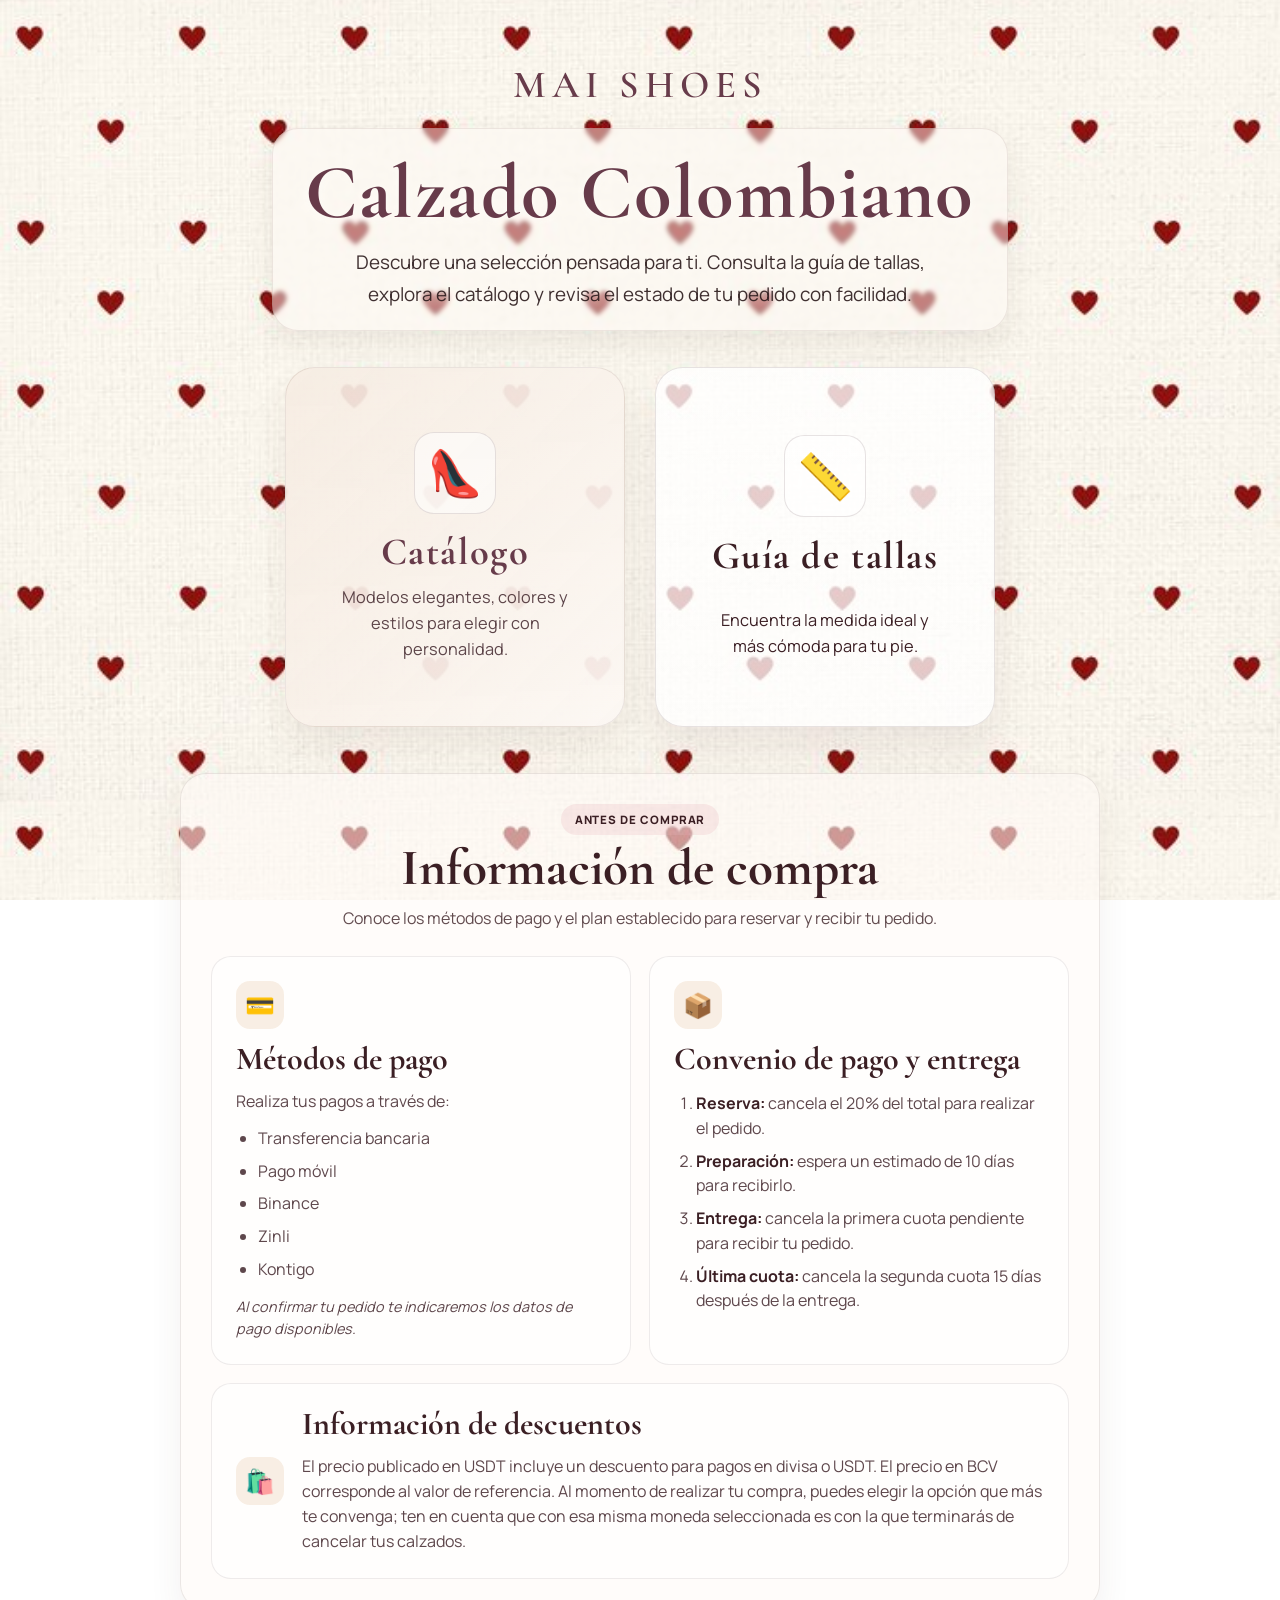
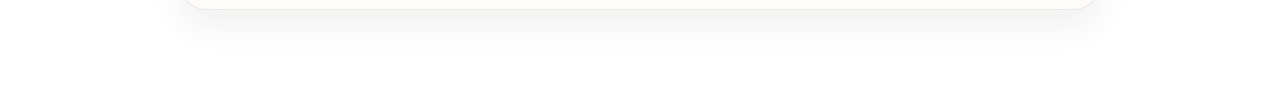
==== commit 65f4e6e4: "se completo los detalles de los calzados, y se agrego el 20% de inicial a la simulacion y pedido" ====
--- a/index.html
+++ b/index.html
@@ -76,7 +76,7 @@
               <div class="info-icon" aria-hidden="true">🛍️</div>
               <div>
                 <h3>Información de descuentos</h3>
-                <p>El precio publicado en USDT incluye un descuento para pagos en divisa o USDT. El precio en BCV corresponde al valor de referencia.</p>
+                <p>El precio publicado en USDT incluye un descuento para pagos en divisa o USDT. El precio en BCV corresponde al valor de referencia. Al momento de realizar tu compra, puedes elegir la opción que más te convenga; ten en cuenta que con esa misma moneda seleccionada es con la que terminarás de cancelar tus calzados. </p>
               </div>
             </article>
           </div>
--- a/sytle.css
+++ b/sytle.css
@@ -1192,6 +1192,17 @@
   font-size: 1rem;
 }
 
+.sim-total-item small,
+.order-totals small {
+  color: #6a4d54;
+  font-size: 0.7rem;
+}
+
+.sim-total-item small b,
+.order-totals small b {
+  color: #b42318;
+}
+
 .simulacion-vacia {
   display: block;
   padding: 18px 14px;
@@ -1236,10 +1247,6 @@
   line-height: 1.4;
 }
 
-.mobile-order-bar {
-  display: none;
-}
-
 .sim-item {
   display: flex;
   align-items: center;
@@ -1668,65 +1675,6 @@
 }
 
 @media (max-width: 640px) {
-  .catalog-page {
-    padding-bottom: 112px;
-  }
-
-  .mobile-order-bar {
-    position: fixed;
-    right: 0;
-    bottom: 0;
-    left: 0;
-    z-index: 20;
-    display: flex;
-    align-items: center;
-    justify-content: space-between;
-    gap: 12px;
-    padding: 10px 14px calc(10px + env(safe-area-inset-bottom));
-    background: rgba(255, 250, 246, 0.96);
-    border-top: 1px solid rgba(59, 31, 36, 0.14);
-    box-shadow: 0 -8px 24px rgba(59, 31, 36, 0.12);
-    backdrop-filter: blur(10px);
-  }
-
-  .mobile-order-amounts {
-    display: grid;
-    gap: 3px;
-    min-width: 0;
-  }
-
-  .mobile-order-amounts span {
-    display: grid;
-    gap: 1px;
-    color: #6a4d54;
-    font-size: 0.67rem;
-    line-height: 1.15;
-  }
-
-  .mobile-order-amounts strong {
-    color: #3b1f24;
-    font-size: 0.84rem;
-  }
-
-  .mobile-order-bar .consult-order-button {
-    flex: 0 0 auto;
-    padding: 10px 11px;
-    font-size: 0.72rem;
-  }
-
-  .mobile-order-action {
-    display: grid;
-    justify-items: end;
-    gap: 3px;
-  }
-
-  .mobile-order-error {
-    min-height: 0.9em;
-    margin: 0;
-    color: #b42318;
-    font-size: 0.63rem;
-  }
-
   .toolbar {
     flex-direction: column;
     align-items: stretch;
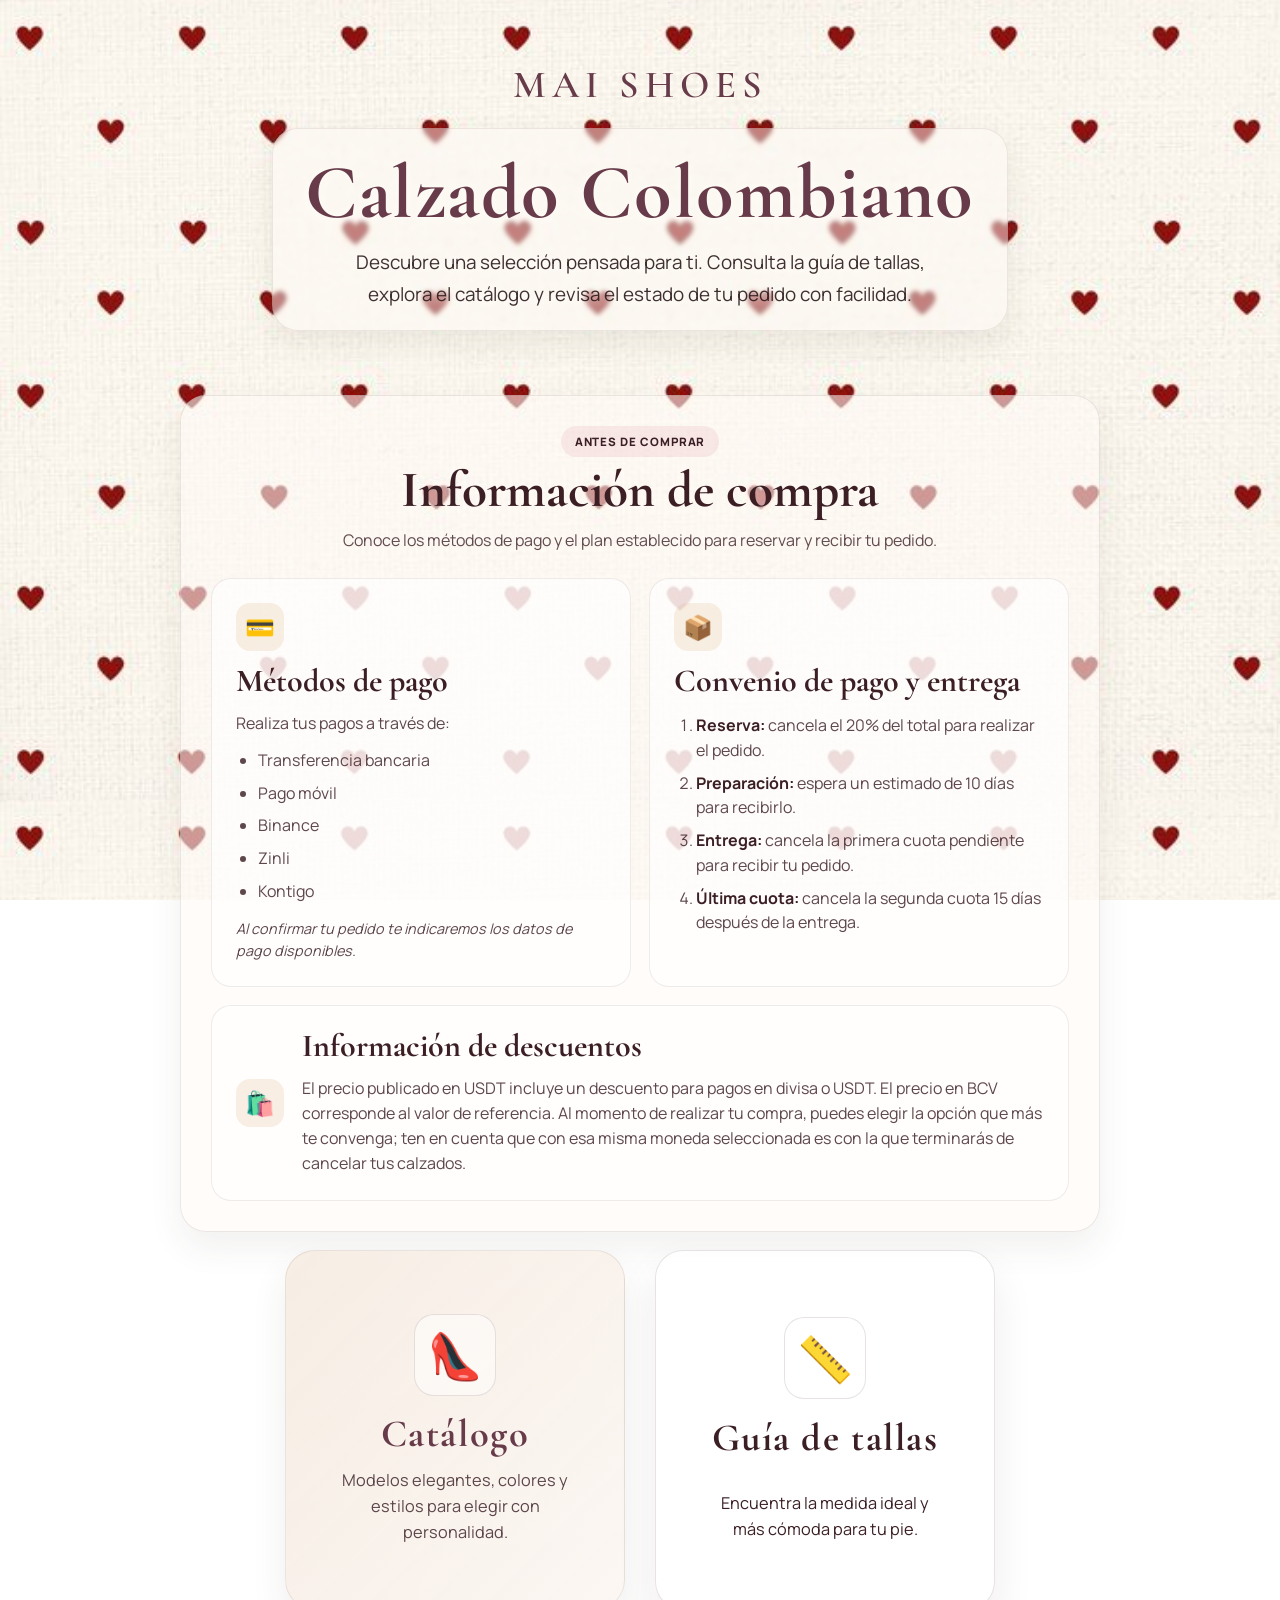
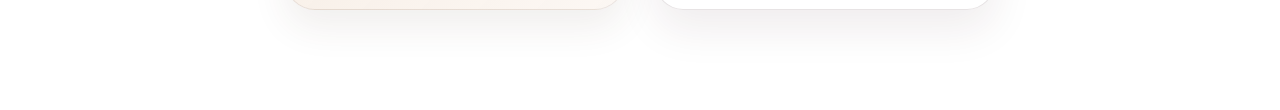
==== commit aca217e3: "se colocaron dos columnas en catalgo, se quitaro las tallas en catalogo y se orienta el boton de sim" ====
--- a/index.html
+++ b/index.html
@@ -24,20 +24,6 @@
             Descubre una selección pensada para ti. Consulta la guía de tallas, explora el catálogo
             y revisa el estado de tu pedido con facilidad.</p>
         </section>
-
-        <div class="home-grid">
-          <a class="home-card catalog-card" href="catalogo.html">
-            <div class="card-art" aria-hidden="true">👠</div>
-            <h2>Catálogo</h2>
-            <p>Modelos elegantes, colores y estilos para elegir con personalidad.</p>
-          </a>
-
-          <a class="home-card guide-card" href="guia-tallas.html">
-            <div class="card-art" aria-hidden="true">📏</div>
-            <h2>Guía de tallas</h2>
-            <p>Encuentra la medida ideal y más cómoda para tu pie.</p>
-          </a>
-        </div>
 
         <section class="purchase-info" aria-labelledby="purchase-info-title">
           <div class="purchase-info-heading">
@@ -82,6 +68,20 @@
           </div>
         </section>
 
+        <div class="home-grid">
+          <a class="home-card catalog-card" href="catalogo.html">
+            <div class="card-art" aria-hidden="true">👠</div>
+            <h2>Catálogo</h2>
+            <p>Modelos elegantes, colores y estilos para elegir con personalidad.</p>
+          </a>
+
+          <a class="home-card guide-card" href="guia-tallas.html">
+            <div class="card-art" aria-hidden="true">📏</div>
+            <h2>Guía de tallas</h2>
+            <p>Encuentra la medida ideal y más cómoda para tu pie.</p>
+          </a>
+        </div>
+        
       </main>
     </div>
   </body>
--- a/sytle.css
+++ b/sytle.css
@@ -855,7 +855,7 @@
 
 .products-grid {
   display: grid;
-  grid-template-columns: repeat(auto-fit, minmax(220px, 1fr));
+  grid-template-columns: repeat(2, minmax(0, 1fr));
   gap: 18px;
 }
 
@@ -1150,10 +1150,36 @@
   box-shadow: 0 20px 42px rgba(59, 31, 36, 0.08);
 }
 
+.mobile-simulator-toggle {
+  display: none;
+}
+
+.simulator-details {
+  display: contents;
+}
+
 .simulator-header {
   display: grid;
   gap: 12px;
   margin-bottom: 14px;
+}
+
+.currency-selector {
+  display: grid;
+  gap: 6px;
+  color: #6a4d54;
+  font-size: 0.78rem;
+  font-weight: 700;
+}
+
+.currency-selector select {
+  width: 100%;
+  border: 1px solid rgba(59, 31, 36, 0.16);
+  border-radius: 10px;
+  padding: 10px 12px;
+  color: #3b1f24;
+  background: #fff;
+  font: inherit;
 }
 
 .eyebrow-small {
@@ -1264,6 +1290,20 @@
   border-radius: 10px;
   flex-shrink: 0;
   background: linear-gradient(135deg, #f9f3ee, #edd7cd);
+}
+
+.sim-item-image-link {
+  display: block;
+  flex-shrink: 0;
+  border-radius: 10px;
+  outline: 2px solid transparent;
+  transition: outline-color 0.2s ease, transform 0.2s ease;
+}
+
+.sim-item-image-link:hover,
+.sim-item-image-link:focus-visible {
+  outline-color: #2563eb;
+  transform: scale(1.04);
 }
 
 .sim-item-copy {
@@ -1629,6 +1669,13 @@
   box-shadow: 0 12px 24px rgba(59, 31, 36, 0.18);
 }
 
+.back-arrow {
+  display: inline-block;
+  margin-right: 8px;
+  font-size: 1.25em;
+  line-height: 0;
+}
+
 .button.secondary {
   display: inline-flex;
   align-items: center;
@@ -1649,6 +1696,16 @@
 }
 
 @media (max-width: 640px) {
+  .guide-return-wrap {
+    position: static;
+    justify-content: center;
+    margin-top: 12px;
+  }
+
+  .guide-return-wrap .button.primary {
+    min-width: 150px;
+  }
+
   .guide-page {
     padding-left: 14px;
     padding-right: 14px;
@@ -1675,13 +1732,107 @@
 }
 
 @media (max-width: 640px) {
+  .catalog-page {
+    padding-bottom: 360px;
+  }
+
   .toolbar {
     flex-direction: column;
     align-items: stretch;
   }
 
   .products-grid {
-    grid-template-columns: 1fr;
+    grid-template-columns: repeat(2, minmax(0, 1fr));
+    gap: 12px;
+  }
+
+  .simulator-panel {
+    position: fixed;
+    z-index: 20;
+    right: 0;
+    bottom: 0;
+    left: 0;
+    top: auto;
+    max-height: min(85vh, 640px);
+    overflow-y: auto;
+    padding: 8px 10px calc(8px + env(safe-area-inset-bottom));
+    background: rgba(249, 243, 238, 0.94);
+    border-top: 1px solid rgba(59, 31, 36, 0.12);
+    box-shadow: 0 -10px 30px rgba(59, 31, 36, 0.14);
+    backdrop-filter: blur(12px);
+  }
+
+  .simulator-card {
+    max-width: 640px;
+    margin: 0 auto;
+    padding: 12px;
+    border: 0;
+    border-radius: 18px;
+    box-shadow: none;
+  }
+
+  .mobile-simulator-toggle {
+    display: flex;
+    width: 100%;
+    align-items: center;
+    justify-content: space-between;
+    min-height: 34px;
+    border: 0;
+    border-radius: 10px;
+    padding: 7px 12px;
+    background: transparent;
+    color: #3b1f24;
+    font: inherit;
+    font-size: 0.78rem;
+    font-weight: 700;
+    cursor: pointer;
+  }
+
+  .mobile-simulator-toggle::after {
+    content: '↑';
+    font-size: 1.1rem;
+    line-height: 1;
+  }
+
+  .mobile-simulator-toggle[aria-expanded='true']::after {
+    content: '↓';
+  }
+
+  .simulator-card:not(.is-open) .simulator-details {
+    display: none;
+  }
+
+  .simulator-card.is-open .mobile-simulator-toggle {
+    margin-bottom: 8px;
+    background: rgba(37, 99, 235, 0.08);
+  }
+
+  .simulator-card.has-new-selection:not(.is-open) .mobile-simulator-toggle {
+    background: #2f9e44;
+    color: #fff;
+    box-shadow: 0 0 0 4px rgba(47, 158, 68, 0.18);
+  }
+
+  .simulator-header {
+    gap: 8px;
+    margin-bottom: 10px;
+  }
+
+  .simulator-totals {
+    gap: 8px;
+  }
+
+  .sim-total-item {
+    padding: 8px 10px;
+  }
+
+  .simulacion-vacia {
+    padding: 12px;
+  }
+
+  .order-query {
+    margin-top: 10px;
+    padding-top: 10px;
   }
 }
 
@@ -2037,6 +2188,33 @@
   font: inherit;
 }
 
+.payment-currency-choice {
+  display: grid;
+  gap: 7px;
+  margin-bottom: 10px;
+  border: 1px solid rgba(37, 99, 235, 0.22);
+  border-radius: 12px;
+  padding: 14px;
+  background: rgba(37, 99, 235, 0.06);
+}
+
+.payment-currency-choice select {
+  min-height: 44px;
+  border: 1px solid rgba(59, 31, 36, 0.16);
+  border-radius: 10px;
+  padding: 10px 12px;
+  color: #3b1f24;
+  background: #fff;
+  font: inherit;
+}
+
+.payment-currency-choice p {
+  margin: 0;
+  color: #6a4d54;
+  font-size: 0.74rem;
+  line-height: 1.45;
+}
+
 .order-form-result {
   margin: 4px 0 0;
   color: #2563eb;
@@ -2144,7 +2322,21 @@
   display: block;
   margin-top: 3px;
   color: #3b1f24;
-  font-size: 0.94rem;
+  font-size: 0.76rem;
+  font-weight: 500;
+}
+
+.order-totals small {
+  display: flex;
+  flex-direction: column;
+  margin-top: 4px;
+  font-size: 0.96rem;
+  font-weight: 700;
+}
+
+.order-totals small b {
+  color: #2563eb;
+  font-size: 1.18rem;
 }
 
 @media (max-width: 600px) {
